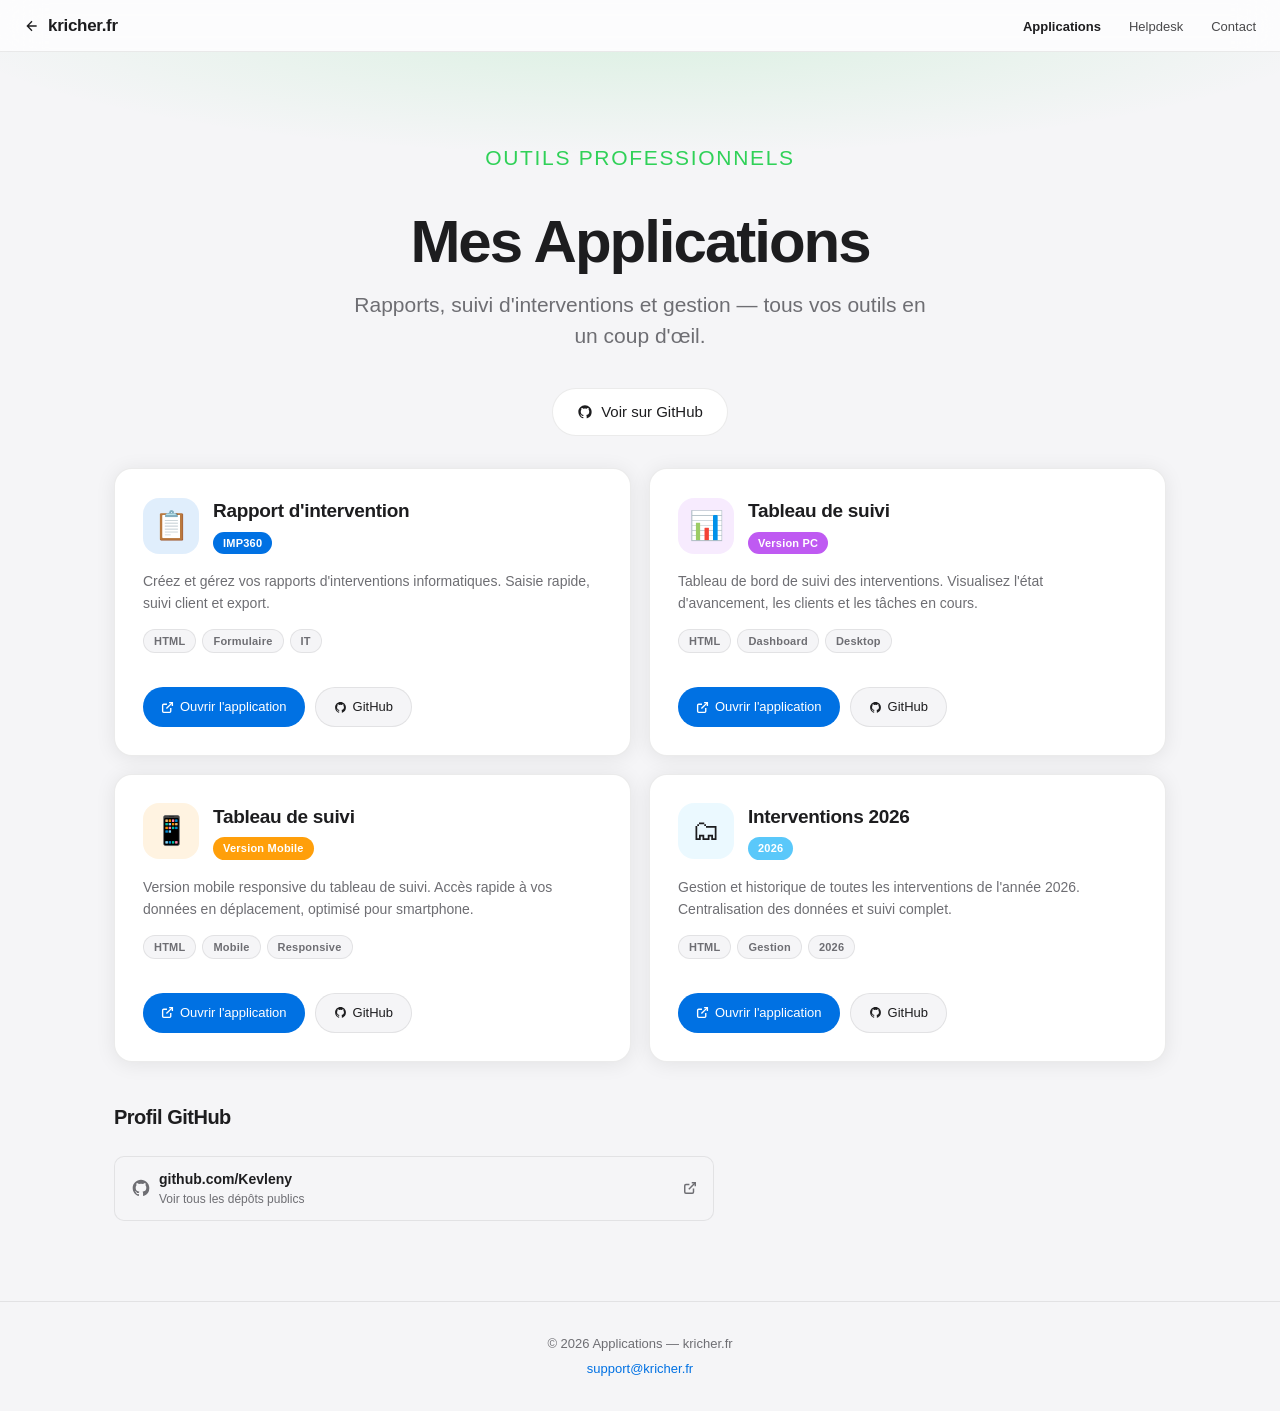
==== apps/index.html @ 6ec64b75 "Initial commit — Site kricher.fr Pages : portail principal, helpdesk IT, applications, base de donné" ====
<!DOCTYPE html>
<html lang="fr">
<head>
  <meta charset="UTF-8" />
  <meta name="viewport" content="width=device-width, initial-scale=1.0" />
  <title>Applications — kricher.fr</title>
  <link rel="stylesheet" href="../assets/css/main.css" />
  <style>
    .app-hero { background: radial-gradient(ellipse 80% 50% at 50% -10%, rgba(48,209,88,0.15) 0%, transparent 70%); }

    .app-card {
      background: var(--bg-card);
      border: 1px solid var(--border);
      border-radius: var(--radius);
      padding: 28px;
      box-shadow: var(--shadow);
      transition: box-shadow 0.3s, transform 0.3s;
      display: flex;
      flex-direction: column;
    }
    .app-card:hover { box-shadow: var(--shadow-hover); transform: translateY(-2px); }

    .app-card-header {
      display: flex;
      align-items: center;
      gap: 14px;
      margin-bottom: 16px;
    }

    .app-big-icon {
      width: 56px; height: 56px;
      border-radius: 16px;
      display: flex; align-items: center; justify-content: center;
      font-size: 28px;
      flex-shrink: 0;
    }

    .app-card h3 { font-size: 19px; font-weight: 700; letter-spacing: -0.3px; margin-bottom: 4px; }
    .app-card p { font-size: 14px; color: var(--text-secondary); line-height: 1.6; flex: 1; }

    .app-tags {
      display: flex;
      flex-wrap: wrap;
      gap: 6px;
      margin: 14px 0;
    }

    .app-tag {
      padding: 3px 10px;
      border-radius: 100px;
      font-size: 11px;
      font-weight: 600;
      background: var(--bg);
      color: var(--text-secondary);
      border: 1px solid var(--border);
      letter-spacing: 0.02em;
    }

    .app-actions {
      display: flex;
      gap: 10px;
      margin-top: 20px;
      flex-wrap: wrap;
    }

    .btn-sm {
      padding: 9px 18px;
      border-radius: 100px;
      font-size: 13px;
      font-weight: 500;
      cursor: pointer;
      transition: all 0.2s;
      border: none;
      text-decoration: none;
      display: inline-flex;
      align-items: center;
      gap: 6px;
    }

    .btn-sm-primary { background: var(--accent); color: #fff; }
    .btn-sm-primary:hover { background: var(--accent-hover); }
    .btn-sm-secondary { background: var(--bg); color: var(--text); border: 1px solid var(--border); }
    .btn-sm-secondary:hover { background: var(--border); }

    .github-link {
      display: flex;
      align-items: center;
      gap: 8px;
      padding: 12px 16px;
      background: var(--bg);
      border: 1px solid var(--border);
      border-radius: 10px;
      font-size: 13px;
      color: var(--text-secondary);
      text-decoration: none;
      transition: all 0.2s;
      margin-top: 8px;
    }
    .github-link:hover { border-color: var(--accent); color: var(--accent); background: rgba(0,113,227,0.04); }
  </style>
</head>
<body>

<nav>
  <a href="../" class="nav-logo" style="display:flex;align-items:center;gap:8px;">
    <svg width="16" height="16" viewBox="0 0 24 24" fill="none" stroke="currentColor" stroke-width="2"><path d="M19 12H5M12 5l-7 7 7 7"/></svg>
    kricher.fr
  </a>
  <ul class="nav-links">
    <li><a href="./" style="opacity:1;font-weight:600;">Applications</a></li>
    <li><a href="../helpdesk/">Helpdesk</a></li>
    <li><a href="mailto:support@kricher.fr">Contact</a></li>
  </ul>
</nav>

<div class="app-hero">
  <div class="hero" style="padding-bottom:32px;">
    <p class="hero-eyebrow" style="color:#30d158;">Outils professionnels</p>
    <h1 style="font-size:clamp(32px,6vw,60px);">Mes Applications</h1>
    <p>Rapports, suivi d'interventions et gestion — tous vos outils en un coup d'œil.</p>
    <a href="https://github.com/Kevleny" target="_blank" class="btn btn-secondary" style="display:inline-flex;align-items:center;gap:8px;">
      <svg width="16" height="16" viewBox="0 0 24 24" fill="currentColor"><path d="M12 2C6.477 2 2 6.484 2 12.017c0 4.425 2.865 8.18 6.839 9.504.5.092.682-.217.682-.483 0-.237-.008-.868-.013-1.703-2.782.605-3.369-1.343-3.369-1.343-.454-1.158-1.11-1.466-1.11-1.466-.908-.62.069-.608.069-.608 1.003.07 1.531 1.032 1.531 1.032.892 1.53 2.341 1.088 2.91.832.092-.647.35-1.088.636-1.338-2.22-.253-4.555-1.113-4.555-4.951 0-1.093.39-1.988 1.029-2.688-.103-.253-.446-1.272.098-2.65 0 0 .84-.27 2.75 1.026A9.564 9.564 0 0 1 12 6.844a9.59 9.59 0 0 1 2.504.337c1.909-1.296 2.747-1.027 2.747-1.027.546 1.379.202 2.398.1 2.651.64.7 1.028 1.595 1.028 2.688 0 3.848-2.339 4.695-4.566 4.943.359.309.678.92.678 1.855 0 1.338-.012 2.419-.012 2.747 0 .268.18.58.688.482A10.02 10.02 0 0 0 22 12.017C22 6.484 17.522 2 12 2z"/></svg>
      Voir sur GitHub
    </a>
  </div>
</div>

<div class="section" style="padding-top:0;">
  <div class="grid-2">

    <!-- Rapport d'intervention -->
    <div class="app-card">
      <div class="app-card-header">
        <div class="app-big-icon bg-blue">📋</div>
        <div>
          <h3>Rapport d'intervention</h3>
          <span class="badge" style="font-size:11px;padding:3px 10px;">IMP360</span>
        </div>
      </div>
      <p>Créez et gérez vos rapports d'interventions informatiques. Saisie rapide, suivi client et export.</p>
      <div class="app-tags">
        <span class="app-tag">HTML</span>
        <span class="app-tag">Formulaire</span>
        <span class="app-tag">IT</span>
      </div>
      <div class="app-actions">
        <a href="https://kevleny.github.io/Rapport-d-intervention/" target="_blank" class="btn-sm btn-sm-primary">
          <svg width="13" height="13" viewBox="0 0 24 24" fill="none" stroke="currentColor" stroke-width="2.5"><path d="M18 13v6a2 2 0 0 1-2 2H5a2 2 0 0 1-2-2V8a2 2 0 0 1 2-2h6"/><polyline points="15 3 21 3 21 9"/><line x1="10" y1="14" x2="21" y2="3"/></svg>
          Ouvrir l'application
        </a>
        <a href="https://github.com/Kevleny/Rapport-d-intervention" target="_blank" class="btn-sm btn-sm-secondary">
          <svg width="13" height="13" viewBox="0 0 24 24" fill="currentColor"><path d="M12 2C6.477 2 2 6.484 2 12.017c0 4.425 2.865 8.18 6.839 9.504.5.092.682-.217.682-.483 0-.237-.008-.868-.013-1.703-2.782.605-3.369-1.343-3.369-1.343-.454-1.158-1.11-1.466-1.11-1.466-.908-.62.069-.608.069-.608 1.003.07 1.531 1.032 1.531 1.032.892 1.53 2.341 1.088 2.91.832.092-.647.35-1.088.636-1.338-2.22-.253-4.555-1.113-4.555-4.951 0-1.093.39-1.988 1.029-2.688-.103-.253-.446-1.272.098-2.65 0 0 .84-.27 2.75 1.026A9.564 9.564 0 0 1 12 6.844a9.59 9.59 0 0 1 2.504.337c1.909-1.296 2.747-1.027 2.747-1.027.546 1.379.202 2.398.1 2.651.64.7 1.028 1.595 1.028 2.688 0 3.848-2.339 4.695-4.566 4.943.359.309.678.92.678 1.855 0 1.338-.012 2.419-.012 2.747 0 .268.18.58.688.482A10.02 10.02 0 0 0 22 12.017C22 6.484 17.522 2 12 2z"/></svg>
          GitHub
        </a>
      </div>
    </div>

    <!-- Tableau de suivi PC -->
    <div class="app-card">
      <div class="app-card-header">
        <div class="app-big-icon bg-purple">📊</div>
        <div>
          <h3>Tableau de suivi</h3>
          <span class="badge purple" style="font-size:11px;padding:3px 10px;">Version PC</span>
        </div>
      </div>
      <p>Tableau de bord de suivi des interventions. Visualisez l'état d'avancement, les clients et les tâches en cours.</p>
      <div class="app-tags">
        <span class="app-tag">HTML</span>
        <span class="app-tag">Dashboard</span>
        <span class="app-tag">Desktop</span>
      </div>
      <div class="app-actions">
        <a href="https://kevleny.github.io/Tableau-de-suivi/" target="_blank" class="btn-sm btn-sm-primary">
          <svg width="13" height="13" viewBox="0 0 24 24" fill="none" stroke="currentColor" stroke-width="2.5"><path d="M18 13v6a2 2 0 0 1-2 2H5a2 2 0 0 1-2-2V8a2 2 0 0 1 2-2h6"/><polyline points="15 3 21 3 21 9"/><line x1="10" y1="14" x2="21" y2="3"/></svg>
          Ouvrir l'application
        </a>
        <a href="https://github.com/Kevleny/Tableau-de-suivi" target="_blank" class="btn-sm btn-sm-secondary">
          <svg width="13" height="13" viewBox="0 0 24 24" fill="currentColor"><path d="M12 2C6.477 2 2 6.484 2 12.017c0 4.425 2.865 8.18 6.839 9.504.5.092.682-.217.682-.483 0-.237-.008-.868-.013-1.703-2.782.605-3.369-1.343-3.369-1.343-.454-1.158-1.11-1.466-1.11-1.466-.908-.62.069-.608.069-.608 1.003.07 1.531 1.032 1.531 1.032.892 1.53 2.341 1.088 2.91.832.092-.647.35-1.088.636-1.338-2.22-.253-4.555-1.113-4.555-4.951 0-1.093.39-1.988 1.029-2.688-.103-.253-.446-1.272.098-2.65 0 0 .84-.27 2.75 1.026A9.564 9.564 0 0 1 12 6.844a9.59 9.59 0 0 1 2.504.337c1.909-1.296 2.747-1.027 2.747-1.027.546 1.379.202 2.398.1 2.651.64.7 1.028 1.595 1.028 2.688 0 3.848-2.339 4.695-4.566 4.943.359.309.678.92.678 1.855 0 1.338-.012 2.419-.012 2.747 0 .268.18.58.688.482A10.02 10.02 0 0 0 22 12.017C22 6.484 17.522 2 12 2z"/></svg>
          GitHub
        </a>
      </div>
    </div>

    <!-- Tableau de suivi Mobile -->
    <div class="app-card">
      <div class="app-card-header">
        <div class="app-big-icon bg-orange">📱</div>
        <div>
          <h3>Tableau de suivi</h3>
          <span class="badge orange" style="font-size:11px;padding:3px 10px;">Version Mobile</span>
        </div>
      </div>
      <p>Version mobile responsive du tableau de suivi. Accès rapide à vos données en déplacement, optimisé pour smartphone.</p>
      <div class="app-tags">
        <span class="app-tag">HTML</span>
        <span class="app-tag">Mobile</span>
        <span class="app-tag">Responsive</span>
      </div>
      <div class="app-actions">
        <a href="https://kevleny.github.io/Tableau-de-suivi-Mobile/" target="_blank" class="btn-sm btn-sm-primary">
          <svg width="13" height="13" viewBox="0 0 24 24" fill="none" stroke="currentColor" stroke-width="2.5"><path d="M18 13v6a2 2 0 0 1-2 2H5a2 2 0 0 1-2-2V8a2 2 0 0 1 2-2h6"/><polyline points="15 3 21 3 21 9"/><line x1="10" y1="14" x2="21" y2="3"/></svg>
          Ouvrir l'application
        </a>
        <a href="https://github.com/Kevleny/Tableau-de-suivi-Mobile" target="_blank" class="btn-sm btn-sm-secondary">
          <svg width="13" height="13" viewBox="0 0 24 24" fill="currentColor"><path d="M12 2C6.477 2 2 6.484 2 12.017c0 4.425 2.865 8.18 6.839 9.504.5.092.682-.217.682-.483 0-.237-.008-.868-.013-1.703-2.782.605-3.369-1.343-3.369-1.343-.454-1.158-1.11-1.466-1.11-1.466-.908-.62.069-.608.069-.608 1.003.07 1.531 1.032 1.531 1.032.892 1.53 2.341 1.088 2.91.832.092-.647.35-1.088.636-1.338-2.22-.253-4.555-1.113-4.555-4.951 0-1.093.39-1.988 1.029-2.688-.103-.253-.446-1.272.098-2.65 0 0 .84-.27 2.75 1.026A9.564 9.564 0 0 1 12 6.844a9.59 9.59 0 0 1 2.504.337c1.909-1.296 2.747-1.027 2.747-1.027.546 1.379.202 2.398.1 2.651.64.7 1.028 1.595 1.028 2.688 0 3.848-2.339 4.695-4.566 4.943.359.309.678.92.678 1.855 0 1.338-.012 2.419-.012 2.747 0 .268.18.58.688.482A10.02 10.02 0 0 0 22 12.017C22 6.484 17.522 2 12 2z"/></svg>
          GitHub
        </a>
      </div>
    </div>

    <!-- Intervention 2026 -->
    <div class="app-card">
      <div class="app-card-header">
        <div class="app-big-icon bg-teal">🗂</div>
        <div>
          <h3>Interventions 2026</h3>
          <span class="badge" style="background:#5ac8fa;font-size:11px;padding:3px 10px;">2026</span>
        </div>
      </div>
      <p>Gestion et historique de toutes les interventions de l'année 2026. Centralisation des données et suivi complet.</p>
      <div class="app-tags">
        <span class="app-tag">HTML</span>
        <span class="app-tag">Gestion</span>
        <span class="app-tag">2026</span>
      </div>
      <div class="app-actions">
        <a href="https://kevleny.github.io/Intervention-2026/" target="_blank" class="btn-sm btn-sm-primary">
          <svg width="13" height="13" viewBox="0 0 24 24" fill="none" stroke="currentColor" stroke-width="2.5"><path d="M18 13v6a2 2 0 0 1-2 2H5a2 2 0 0 1-2-2V8a2 2 0 0 1 2-2h6"/><polyline points="15 3 21 3 21 9"/><line x1="10" y1="14" x2="21" y2="3"/></svg>
          Ouvrir l'application
        </a>
        <a href="https://github.com/Kevleny/Intervention-2026" target="_blank" class="btn-sm btn-sm-secondary">
          <svg width="13" height="13" viewBox="0 0 24 24" fill="currentColor"><path d="M12 2C6.477 2 2 6.484 2 12.017c0 4.425 2.865 8.18 6.839 9.504.5.092.682-.217.682-.483 0-.237-.008-.868-.013-1.703-2.782.605-3.369-1.343-3.369-1.343-.454-1.158-1.11-1.466-1.11-1.466-.908-.62.069-.608.069-.608 1.003.07 1.531 1.032 1.531 1.032.892 1.53 2.341 1.088 2.91.832.092-.647.35-1.088.636-1.338-2.22-.253-4.555-1.113-4.555-4.951 0-1.093.39-1.988 1.029-2.688-.103-.253-.446-1.272.098-2.65 0 0 .84-.27 2.75 1.026A9.564 9.564 0 0 1 12 6.844a9.59 9.59 0 0 1 2.504.337c1.909-1.296 2.747-1.027 2.747-1.027.546 1.379.202 2.398.1 2.651.64.7 1.028 1.595 1.028 2.688 0 3.848-2.339 4.695-4.566 4.943.359.309.678.92.678 1.855 0 1.338-.012 2.419-.012 2.747 0 .268.18.58.688.482A10.02 10.02 0 0 0 22 12.017C22 6.484 17.522 2 12 2z"/></svg>
          GitHub
        </a>
      </div>
    </div>

  </div>

  <!-- GitHub section -->
  <div style="margin-top:40px;max-width:600px;">
    <p class="section-title" style="font-size:20px;">Profil GitHub</p>
    <a href="https://github.com/Kevleny" target="_blank" class="github-link">
      <svg width="20" height="20" viewBox="0 0 24 24" fill="currentColor"><path d="M12 2C6.477 2 2 6.484 2 12.017c0 4.425 2.865 8.18 6.839 9.504.5.092.682-.217.682-.483 0-.237-.008-.868-.013-1.703-2.782.605-3.369-1.343-3.369-1.343-.454-1.158-1.11-1.466-1.11-1.466-.908-.62.069-.608.069-.608 1.003.07 1.531 1.032 1.531 1.032.892 1.53 2.341 1.088 2.91.832.092-.647.35-1.088.636-1.338-2.22-.253-4.555-1.113-4.555-4.951 0-1.093.39-1.988 1.029-2.688-.103-.253-.446-1.272.098-2.65 0 0 .84-.27 2.75 1.026A9.564 9.564 0 0 1 12 6.844a9.59 9.59 0 0 1 2.504.337c1.909-1.296 2.747-1.027 2.747-1.027.546 1.379.202 2.398.1 2.651.64.7 1.028 1.595 1.028 2.688 0 3.848-2.339 4.695-4.566 4.943.359.309.678.92.678 1.855 0 1.338-.012 2.419-.012 2.747 0 .268.18.58.688.482A10.02 10.02 0 0 0 22 12.017C22 6.484 17.522 2 12 2z"/></svg>
      <div>
        <div style="font-size:14px;font-weight:600;color:var(--text);">github.com/Kevleny</div>
        <div style="font-size:12px;">Voir tous les dépôts publics</div>
      </div>
      <svg style="margin-left:auto;" width="14" height="14" viewBox="0 0 24 24" fill="none" stroke="currentColor" stroke-width="2.5"><path d="M18 13v6a2 2 0 0 1-2 2H5a2 2 0 0 1-2-2V8a2 2 0 0 1 2-2h6"/><polyline points="15 3 21 3 21 9"/><line x1="10" y1="14" x2="21" y2="3"/></svg>
    </a>
  </div>
</div>

<footer>
  <p>© 2026 Applications — kricher.fr</p>
  <p style="margin-top:6px;"><a href="mailto:support@kricher.fr">support@kricher.fr</a></p>
</footer>

</body>
</html>
---- assets/css/main.css ----
:root {
  --bg: #f5f5f7;
  --bg-card: #ffffff;
  --text: #1d1d1f;
  --text-secondary: #6e6e73;
  --accent: #0071e3;
  --accent-hover: #0077ed;
  --border: rgba(0,0,0,0.08);
  --shadow: 0 2px 20px rgba(0,0,0,0.08);
  --shadow-hover: 0 8px 40px rgba(0,0,0,0.14);
  --radius: 18px;
  --radius-sm: 10px;
}

@media (prefers-color-scheme: dark) {
  :root {
    --bg: #000000;
    --bg-card: #1c1c1e;
    --text: #f5f5f7;
    --text-secondary: #98989d;
    --accent: #2997ff;
    --accent-hover: #47a8ff;
    --border: rgba(255,255,255,0.08);
    --shadow: 0 2px 20px rgba(0,0,0,0.4);
    --shadow-hover: 0 8px 40px rgba(0,0,0,0.6);
  }
}

*, *::before, *::after { box-sizing: border-box; margin: 0; padding: 0; }

body {
  font-family: -apple-system, BlinkMacSystemFont, 'SF Pro Display', 'SF Pro Text', 'Helvetica Neue', Arial, sans-serif;
  background: var(--bg);
  color: var(--text);
  line-height: 1.5;
  -webkit-font-smoothing: antialiased;
  min-height: 100vh;
}

a { color: inherit; text-decoration: none; }

/* NAV */
nav {
  position: sticky;
  top: 0;
  z-index: 100;
  background: rgba(255,255,255,0.72);
  backdrop-filter: saturate(180%) blur(20px);
  -webkit-backdrop-filter: saturate(180%) blur(20px);
  border-bottom: 1px solid var(--border);
  display: flex;
  align-items: center;
  justify-content: space-between;
  padding: 0 24px;
  height: 52px;
}

@media (prefers-color-scheme: dark) {
  nav { background: rgba(28,28,30,0.72); }
}

.nav-logo {
  font-size: 17px;
  font-weight: 600;
  letter-spacing: -0.3px;
  color: var(--text);
}

.nav-links {
  display: flex;
  gap: 28px;
  list-style: none;
}

.nav-links a {
  font-size: 13px;
  color: var(--text);
  opacity: 0.8;
  transition: opacity 0.2s;
}

.nav-links a:hover { opacity: 1; }

/* HERO */
.hero {
  text-align: center;
  padding: 90px 24px 60px;
}

.hero-eyebrow {
  font-size: 13px;
  font-weight: 600;
  letter-spacing: 0.08em;
  text-transform: uppercase;
  color: var(--accent);
  margin-bottom: 12px;
}

.hero h1 {
  font-size: clamp(40px, 7vw, 72px);
  font-weight: 700;
  letter-spacing: -2px;
  line-height: 1.05;
  color: var(--text);
  margin-bottom: 16px;
}

.hero p {
  font-size: clamp(17px, 2.5vw, 21px);
  color: var(--text-secondary);
  max-width: 600px;
  margin: 0 auto 36px;
  font-weight: 400;
}

/* GRID */
.section {
  max-width: 1100px;
  margin: 0 auto;
  padding: 40px 24px 80px;
}

.section-title {
  font-size: 28px;
  font-weight: 700;
  letter-spacing: -0.5px;
  margin-bottom: 24px;
}

.grid-2 {
  display: grid;
  grid-template-columns: repeat(2, 1fr);
  gap: 18px;
}

.grid-3 {
  display: grid;
  grid-template-columns: repeat(3, 1fr);
  gap: 18px;
}

@media (max-width: 768px) {
  .grid-2, .grid-3 { grid-template-columns: 1fr; }
}

@media (min-width: 769px) and (max-width: 1024px) {
  .grid-3 { grid-template-columns: repeat(2, 1fr); }
}

/* CARDS */
.card {
  background: var(--bg-card);
  border-radius: var(--radius);
  padding: 32px;
  box-shadow: var(--shadow);
  border: 1px solid var(--border);
  transition: box-shadow 0.3s, transform 0.3s;
  display: flex;
  flex-direction: column;
  cursor: pointer;
  text-decoration: none;
  color: var(--text);
}

.card:hover {
  box-shadow: var(--shadow-hover);
  transform: translateY(-2px);
}

.card-icon {
  width: 52px;
  height: 52px;
  border-radius: 14px;
  display: flex;
  align-items: center;
  justify-content: center;
  font-size: 26px;
  margin-bottom: 20px;
  flex-shrink: 0;
}

.card-label {
  font-size: 11px;
  font-weight: 600;
  letter-spacing: 0.06em;
  text-transform: uppercase;
  margin-bottom: 6px;
}

.card h3 {
  font-size: 22px;
  font-weight: 700;
  letter-spacing: -0.4px;
  margin-bottom: 8px;
}

.card p {
  font-size: 14px;
  color: var(--text-secondary);
  line-height: 1.6;
  flex: 1;
}

.card-cta {
  display: inline-flex;
  align-items: center;
  gap: 4px;
  margin-top: 20px;
  font-size: 14px;
  font-weight: 500;
  color: var(--accent);
}

.card-cta svg { transition: transform 0.2s; }
.card:hover .card-cta svg { transform: translateX(3px); }

/* BADGE / CHIP */
.badge {
  display: inline-flex;
  align-items: center;
  gap: 6px;
  background: var(--accent);
  color: #fff;
  font-size: 12px;
  font-weight: 600;
  padding: 4px 12px;
  border-radius: 100px;
  letter-spacing: 0.02em;
}

.badge.green { background: #30d158; }
.badge.orange { background: #ff9f0a; }
.badge.red { background: #ff453a; }
.badge.purple { background: #bf5af2; }
.badge.gray { background: var(--text-secondary); }

/* CARD LARGE (span 2) */
.card-large {
  grid-column: span 2;
}

@media (max-width: 768px) {
  .card-large { grid-column: span 1; }
}

/* PILL BUTTONS */
.btn {
  display: inline-flex;
  align-items: center;
  justify-content: center;
  gap: 8px;
  padding: 12px 24px;
  border-radius: 100px;
  font-size: 15px;
  font-weight: 500;
  cursor: pointer;
  transition: all 0.2s;
  border: none;
  text-decoration: none;
}

.btn-primary {
  background: var(--accent);
  color: #fff;
}

.btn-primary:hover {
  background: var(--accent-hover);
  transform: scale(1.02);
}

.btn-secondary {
  background: var(--bg-card);
  color: var(--text);
  border: 1px solid var(--border);
}

.btn-secondary:hover {
  background: var(--border);
}

/* FOOTER */
footer {
  border-top: 1px solid var(--border);
  padding: 32px 24px;
  text-align: center;
  color: var(--text-secondary);
  font-size: 13px;
}

footer a { color: var(--accent); }

/* DIVIDER */
.divider {
  height: 1px;
  background: var(--border);
  margin: 0 24px;
}

/* COLOR ACCENT BKGS FOR ICONS */
.bg-blue   { background: rgba(0,113,227,0.12); }
.bg-green  { background: rgba(48,209,88,0.12); }
.bg-orange { background: rgba(255,159,10,0.12); }
.bg-red    { background: rgba(255,69,58,0.12); }
.bg-purple { background: rgba(191,90,242,0.12); }
.bg-teal   { background: rgba(90,200,250,0.12); }

@media (prefers-color-scheme: dark) {
  .bg-blue   { background: rgba(41,151,255,0.18); }
  .bg-green  { background: rgba(48,209,88,0.18); }
  .bg-orange { background: rgba(255,159,10,0.18); }
  .bg-red    { background: rgba(255,69,58,0.18); }
  .bg-purple { background: rgba(191,90,242,0.18); }
  .bg-teal   { background: rgba(90,200,250,0.18); }
}
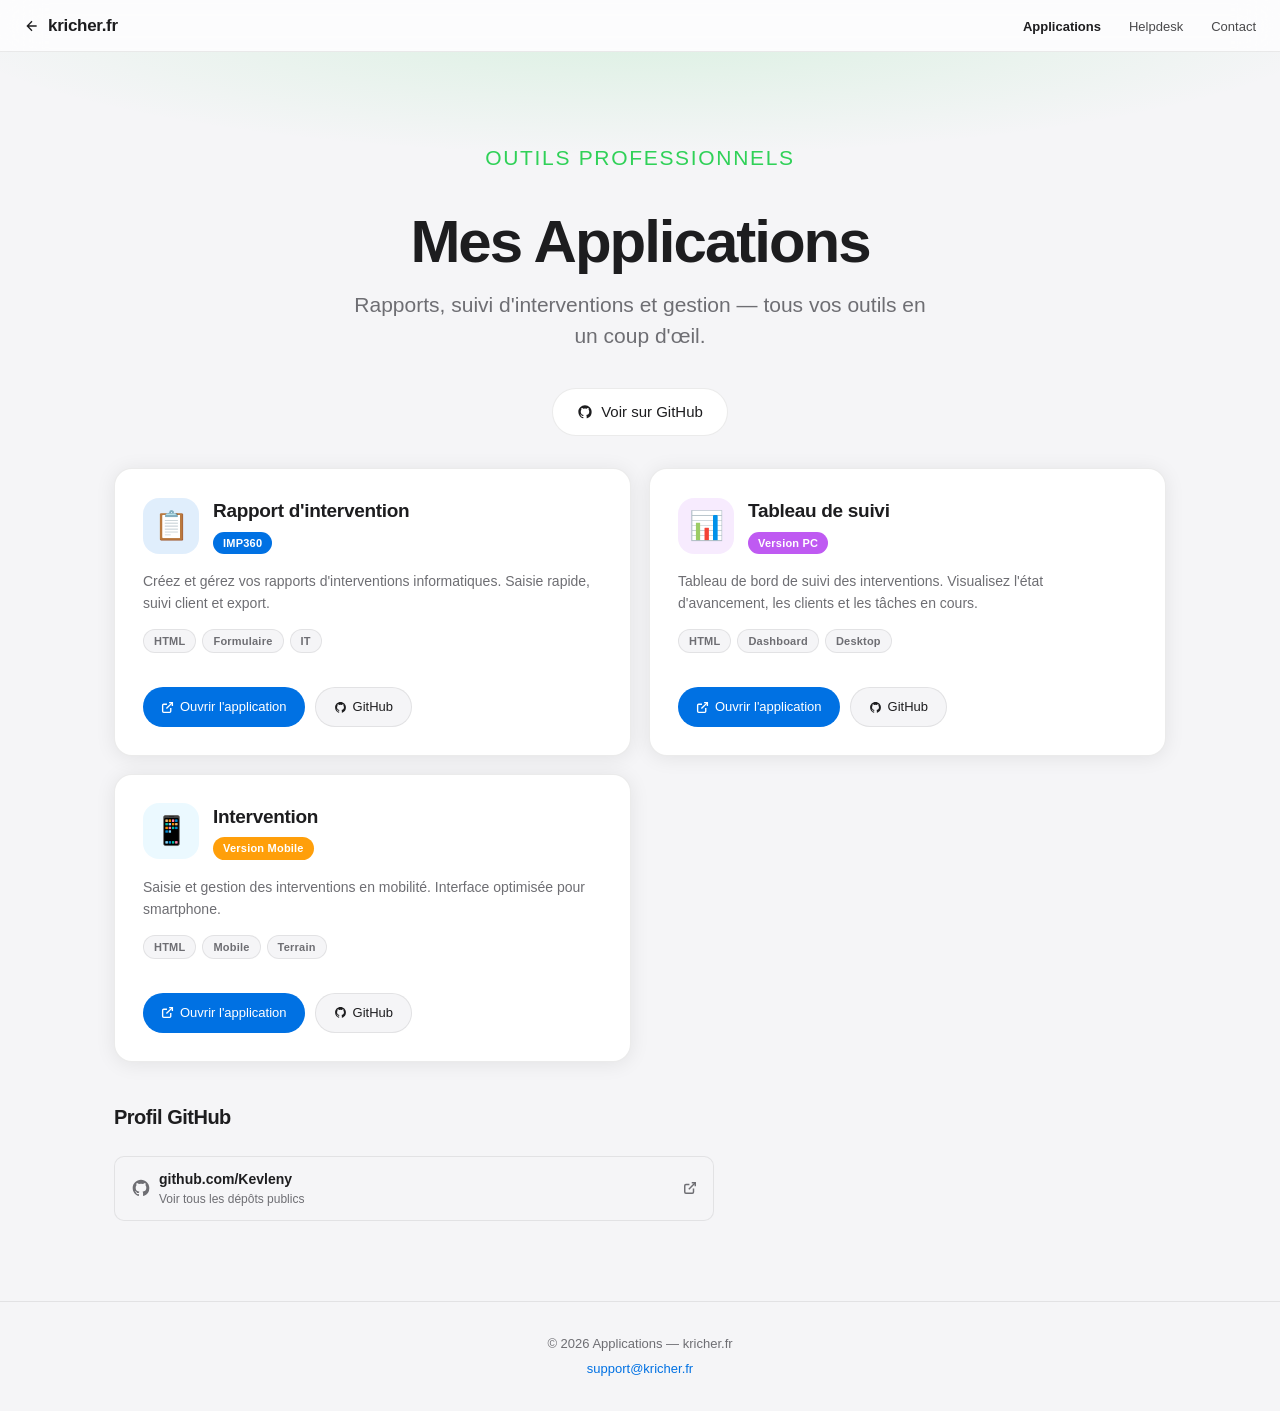
==== commit 8660875d: "Clean up apps: fix suivi key, remove mobile suivi, rename intervention - Tableau de suivi PC: fix Su" ====
--- a/apps/index.html
+++ b/apps/index.html
@@ -144,7 +144,7 @@
         <span class="app-tag">IT</span>
       </div>
       <div class="app-actions">
-        <a href="https://kevleny.github.io/Rapport-d-intervention/" target="_blank" class="btn-sm btn-sm-primary">
+        <a href="/apps/rapport/" target="_blank" class="btn-sm btn-sm-primary">
           <svg width="13" height="13" viewBox="0 0 24 24" fill="none" stroke="currentColor" stroke-width="2.5"><path d="M18 13v6a2 2 0 0 1-2 2H5a2 2 0 0 1-2-2V8a2 2 0 0 1 2-2h6"/><polyline points="15 3 21 3 21 9"/><line x1="10" y1="14" x2="21" y2="3"/></svg>
           Ouvrir l'application
         </a>
@@ -171,7 +171,7 @@
         <span class="app-tag">Desktop</span>
       </div>
       <div class="app-actions">
-        <a href="https://kevleny.github.io/Tableau-de-suivi/" target="_blank" class="btn-sm btn-sm-primary">
+        <a href="/apps/suivi/" target="_blank" class="btn-sm btn-sm-primary">
           <svg width="13" height="13" viewBox="0 0 24 24" fill="none" stroke="currentColor" stroke-width="2.5"><path d="M18 13v6a2 2 0 0 1-2 2H5a2 2 0 0 1-2-2V8a2 2 0 0 1 2-2h6"/><polyline points="15 3 21 3 21 9"/><line x1="10" y1="14" x2="21" y2="3"/></svg>
           Ouvrir l'application
         </a>
@@ -182,50 +182,23 @@
       </div>
     </div>
 
-    <!-- Tableau de suivi Mobile -->
+    <!-- Intervention version mobile -->
     <div class="app-card">
       <div class="app-card-header">
-        <div class="app-big-icon bg-orange">📱</div>
+        <div class="app-big-icon bg-teal">📱</div>
         <div>
-          <h3>Tableau de suivi</h3>
+          <h3>Intervention</h3>
           <span class="badge orange" style="font-size:11px;padding:3px 10px;">Version Mobile</span>
         </div>
       </div>
-      <p>Version mobile responsive du tableau de suivi. Accès rapide à vos données en déplacement, optimisé pour smartphone.</p>
+      <p>Saisie et gestion des interventions en mobilité. Interface optimisée pour smartphone.</p>
       <div class="app-tags">
         <span class="app-tag">HTML</span>
         <span class="app-tag">Mobile</span>
-        <span class="app-tag">Responsive</span>
+        <span class="app-tag">Terrain</span>
       </div>
       <div class="app-actions">
-        <a href="https://kevleny.github.io/Tableau-de-suivi-Mobile/" target="_blank" class="btn-sm btn-sm-primary">
-          <svg width="13" height="13" viewBox="0 0 24 24" fill="none" stroke="currentColor" stroke-width="2.5"><path d="M18 13v6a2 2 0 0 1-2 2H5a2 2 0 0 1-2-2V8a2 2 0 0 1 2-2h6"/><polyline points="15 3 21 3 21 9"/><line x1="10" y1="14" x2="21" y2="3"/></svg>
-          Ouvrir l'application
-        </a>
-        <a href="https://github.com/Kevleny/Tableau-de-suivi-Mobile" target="_blank" class="btn-sm btn-sm-secondary">
-          <svg width="13" height="13" viewBox="0 0 24 24" fill="currentColor"><path d="M12 2C6.477 2 2 6.484 2 12.017c0 4.425 2.865 8.18 6.839 9.504.5.092.682-.217.682-.483 0-.237-.008-.868-.013-1.703-2.782.605-3.369-1.343-3.369-1.343-.454-1.158-1.11-1.466-1.11-1.466-.908-.62.069-.608.069-.608 1.003.07 1.531 1.032 1.531 1.032.892 1.53 2.341 1.088 2.91.832.092-.647.35-1.088.636-1.338-2.22-.253-4.555-1.113-4.555-4.951 0-1.093.39-1.988 1.029-2.688-.103-.253-.446-1.272.098-2.65 0 0 .84-.27 2.75 1.026A9.564 9.564 0 0 1 12 6.844a9.59 9.59 0 0 1 2.504.337c1.909-1.296 2.747-1.027 2.747-1.027.546 1.379.202 2.398.1 2.651.64.7 1.028 1.595 1.028 2.688 0 3.848-2.339 4.695-4.566 4.943.359.309.678.92.678 1.855 0 1.338-.012 2.419-.012 2.747 0 .268.18.58.688.482A10.02 10.02 0 0 0 22 12.017C22 6.484 17.522 2 12 2z"/></svg>
-          GitHub
-        </a>
-      </div>
-    </div>
-
-    <!-- Intervention 2026 -->
-    <div class="app-card">
-      <div class="app-card-header">
-        <div class="app-big-icon bg-teal">🗂</div>
-        <div>
-          <h3>Interventions 2026</h3>
-          <span class="badge" style="background:#5ac8fa;font-size:11px;padding:3px 10px;">2026</span>
-        </div>
-      </div>
-      <p>Gestion et historique de toutes les interventions de l'année 2026. Centralisation des données et suivi complet.</p>
-      <div class="app-tags">
-        <span class="app-tag">HTML</span>
-        <span class="app-tag">Gestion</span>
-        <span class="app-tag">2026</span>
-      </div>
-      <div class="app-actions">
-        <a href="https://kevleny.github.io/Intervention-2026/" target="_blank" class="btn-sm btn-sm-primary">
+        <a href="/apps/intervention/" target="_blank" class="btn-sm btn-sm-primary">
           <svg width="13" height="13" viewBox="0 0 24 24" fill="none" stroke="currentColor" stroke-width="2.5"><path d="M18 13v6a2 2 0 0 1-2 2H5a2 2 0 0 1-2-2V8a2 2 0 0 1 2-2h6"/><polyline points="15 3 21 3 21 9"/><line x1="10" y1="14" x2="21" y2="3"/></svg>
           Ouvrir l'application
         </a>
